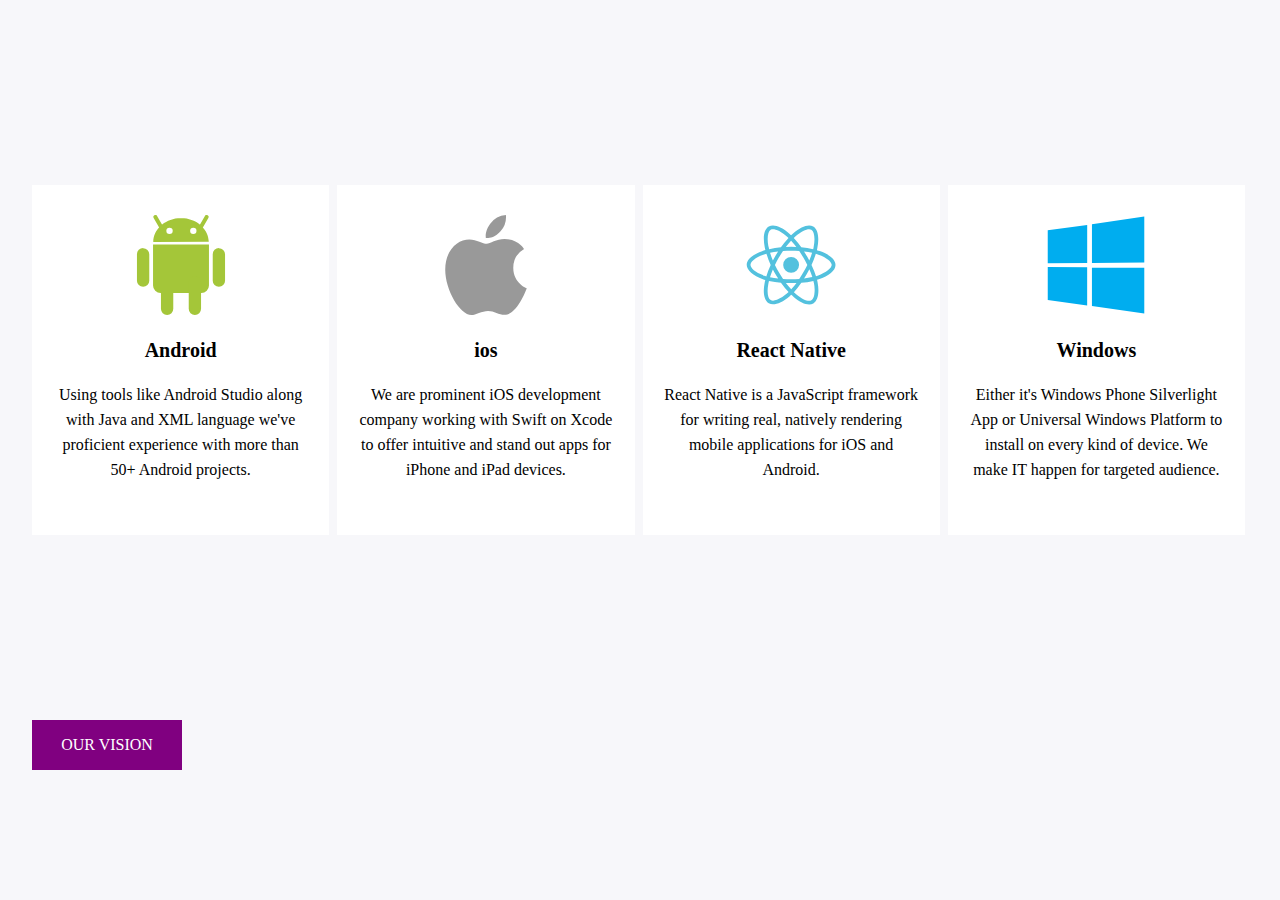
==== index.html @ 6c22e2b5 "animation" ====
<!DOCTYPE html>
<html lang="en">

<head>
    <meta charset="UTF-8">
    <meta name="viewport" content="width=device-width, initial-scale=1.0">
    <meta http-equiv="X-UA-Compatible" content="ie=edge">
    <link rel="stylesheet" href="css/style.css">
    <title> Title </title>
</head>

<body>
    <div class="home">
        <div class="main">
            <div class="one">
                <div class="img">
                    <img src="images/android.svg" height="100px" alt="">
                </div>
                <div class="content">
                    <h1>Android</h1>
                    <p>Using tools like Android Studio along with Java and XML language we've proficient experience with more than 50+ Android projects.</p>
                </div>
            </div>
            <div class="one">
                <div class="img">
                    <img src="images/ios.svg" height="100px" alt="">
                </div>
                <div class="content">
                    <h1>ios</h1>
                    <p>We are prominent iOS development company working with Swift on Xcode to offer intuitive and stand out apps for iPhone and iPad devices.</p>
                </div>
            </div>
            <div class="one">
                <div class="img">
                    <img src="images/react.svg" height="100px" alt="">
                </div>
                <div class="content">
                    <h1>React Native</h1>
                    <p>React Native is a JavaScript framework for writing real, natively rendering mobile applications for iOS and Android.</p>
                </div>
            </div>
            <div class="one">
                <div class="img">
                    <img src="images/windows.svg" height="100px" alt="">
                </div>
                <div class="content">
                    <h1>Windows</h1>
                    <p>Either it's Windows Phone Silverlight App or Universal Windows Platform to install on every kind of device. We make IT happen for targeted audience.</p>
                </div>
            </div>
        </div>
    </div>
    <div class="button">
        <div class="inner">
            <a href="">OUR VISION</a>
        </div>
    </div>
</body>

</html>
---- css/style.css ----
body,
html {
    height: 100%;
    width: 100%;
    margin: 0;
    background: #f7f7fa;
    font-family: verdana;
    z-index: -5;
}

* {
    margin: 0;
    padding: 0;
}
.home{
    position: relative;
    width: 100%;
    height: 80%;
    height:  ;
}
.main{
    margin: auto;
    width: 95%;
    height: 350px;
    background-color: #f7f7fa;
    display: grid;
    grid-template-columns: 1fr 1fr 1fr 1fr;
    column-gap: 5px;
    position: absolute;
    top: 0;
    bottom: 0;
    right: 0;
    left: 0;
}
.one {
    height: 100%;
    margin-right: 1%;
    background-color: #fff;
    box-sizing: border-box;
    padding: 30px 20px;
    text-align: center;
}
.content{
    margin-top: 20px;
}
.content h1{
    font-size: 20px;
    font-weight: 700;
}
.content p{
    margin-top: 20px;
    line-height: 25px;
    font-weight: 100;
    font-size: 16px;
}
.one:hover {
    border-top: 5px solid grey;
    content: "";
    transform: translateY(-10px);
    transition: .2s all;
    box-shadow: 1px 18px 20px 0px lightgrey;
    text-align: center;
}

/*button part*/

.button{
    width: 95%;
    margin: auto;
    z-index: -3;
}
.inner::before{
    position: absolute;
    top: 0;
    left: 0;
    content: "";
    width: 0%;
    height: 100%;
    background-color: pink;
    transition:1s all;
    z-index: -1;
}
.inner:hover:before{
    width: 100%;
    color: white;
}
.inner{
    z-index: 1;
    position: relative;
    width: 150px;
    height: 50px;
    text-align: center;
    line-height: 50px;
    background-color:  purple; 
}
a{
    color: white;
    z-index: 11;
    text-decoration: none;
}
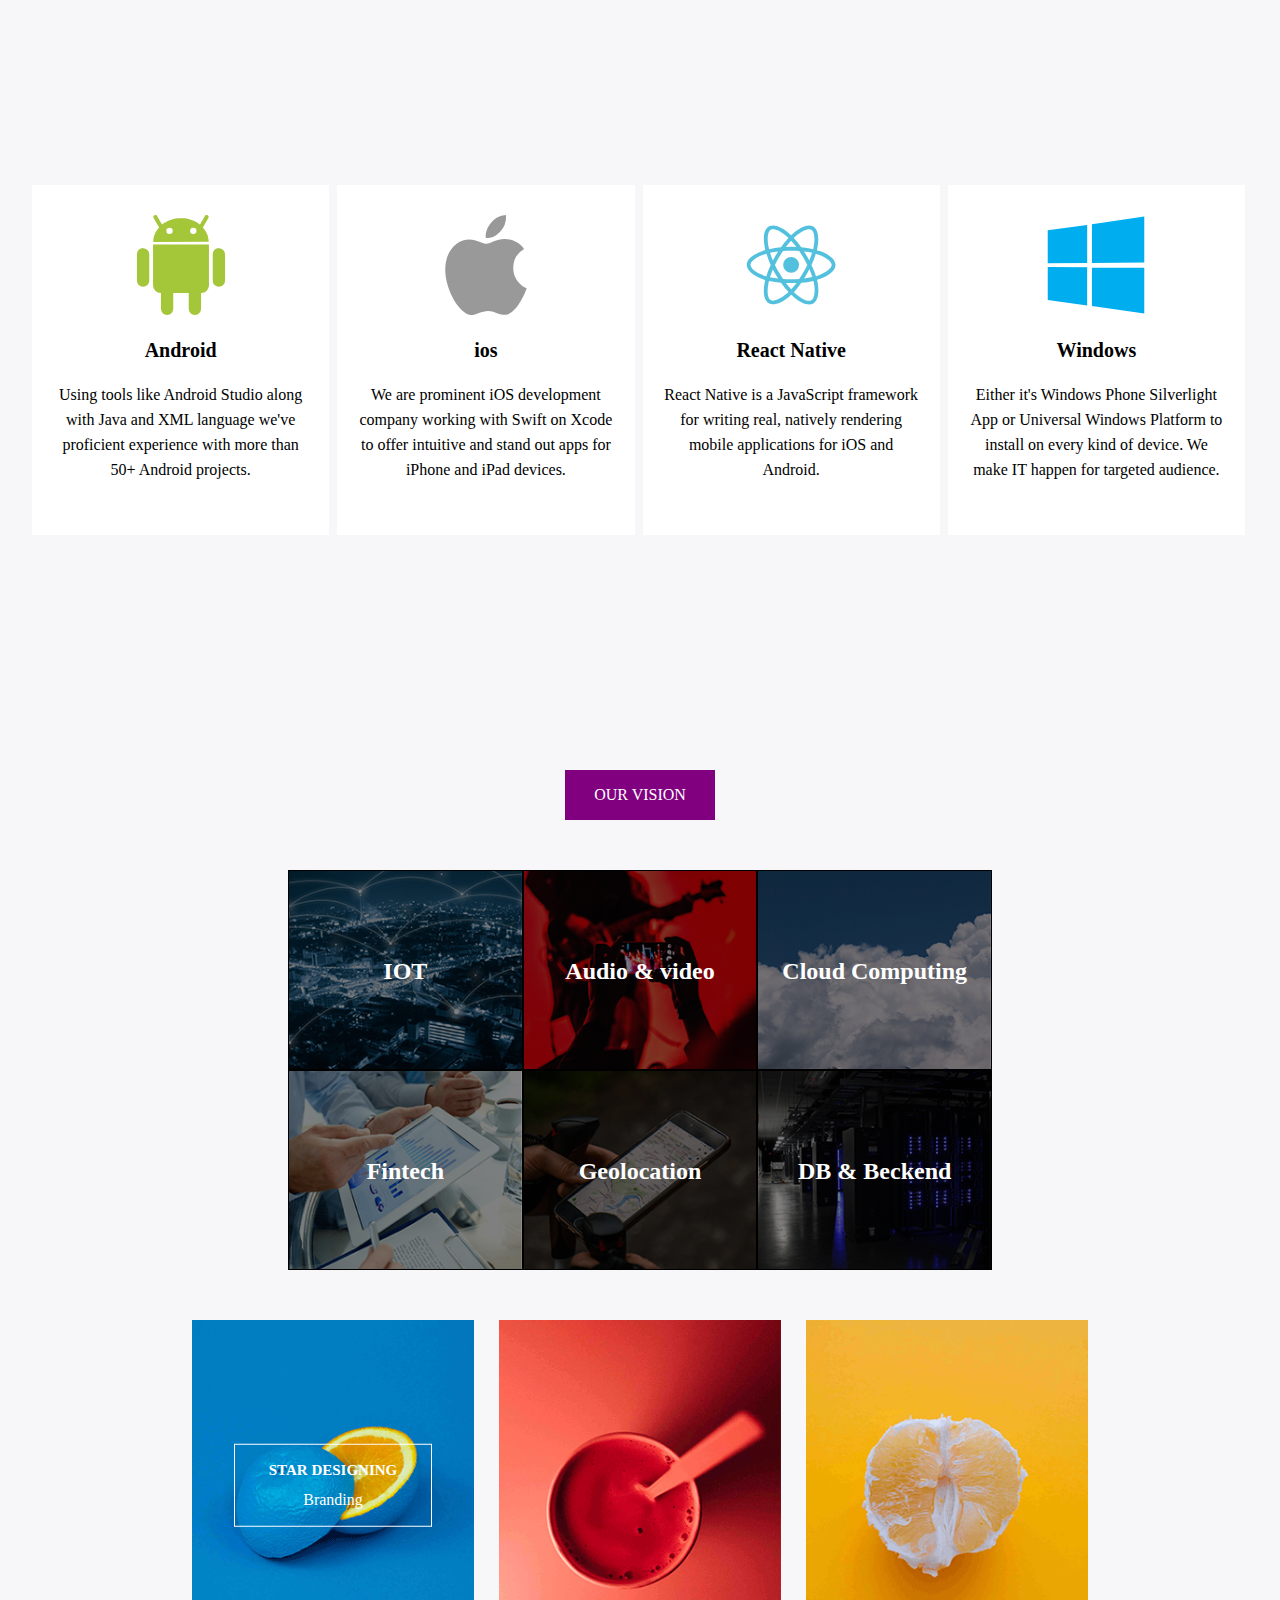
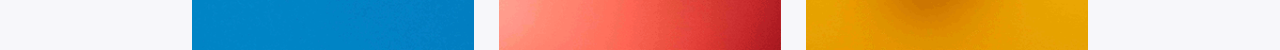
==== commit 5a6c70d5: "animation" ====
--- a/index.html
+++ b/index.html
@@ -50,10 +50,66 @@
             </div>
         </div>
     </div>
+
+    <!--    button part-->
     <div class="button">
         <div class="inner">
-            <a href="">OUR VISION</a>
+            <a href="" class="btn">OUR VISION</a>
         </div>
+    </div>
+
+    <!--    image hover part-->
+    <div class="imgMain">
+        <div class="i">
+            <div class="innerImg">
+                <h2>IOT</h2>
+            </div>
+        </div>
+        <div class="i">
+            <div class="innerImg two">
+                <h2>Audio & video</h2>
+            </div>
+        </div>
+        <div class="i">
+            <div class="innerImg three">
+                <h2>Cloud Computing</h2>
+            </div>
+        </div>
+        <div class="i">
+            <div class="innerImg four">
+                <h2>Fintech</h2>
+            </div>
+        </div>
+        <div class="i">
+            <div class="innerImg five">
+                <h2>Geolocation</h2>
+            </div>
+        </div>
+        <div class="i">
+            <div class="innerImg six">
+                <h2>DB & Beckend</h2>
+            </div>
+        </div>
+    </div>
+
+
+
+    <!--    psesudo class on images part-->
+    <div class="pseudo">
+        <div class="psuedoOne">
+            <div class="pseudoContent">
+                <div class="pseudoContentInner">
+                    <h2>STAR DESIGNING</h2>
+                    <p>Branding</p>
+                </div>
+
+            </div>
+        </div>
+
+        <div class="psuedoTwo"></div>
+
+        <div class="psuedoThree"></div>
+
     </div>
 </body>
 
--- a/css/style.css
+++ b/css/style.css
@@ -11,14 +11,17 @@
 * {
     margin: 0;
     padding: 0;
-}
-.home{
+    box-sizing: border-box;
+}
+
+.home {
     position: relative;
     width: 100%;
     height: 80%;
-    height:  ;
-}
-.main{
+    height: ;
+}
+
+.main {
     margin: auto;
     width: 95%;
     height: 350px;
@@ -32,6 +35,7 @@
     right: 0;
     left: 0;
 }
+
 .one {
     height: 100%;
     margin-right: 1%;
@@ -40,19 +44,23 @@
     padding: 30px 20px;
     text-align: center;
 }
-.content{
+
+.content {
     margin-top: 20px;
 }
-.content h1{
+
+.content h1 {
     font-size: 20px;
     font-weight: 700;
 }
-.content p{
+
+.content p {
     margin-top: 20px;
     line-height: 25px;
     font-weight: 100;
     font-size: 16px;
 }
+
 .one:hover {
     border-top: 5px solid grey;
     content: "";
@@ -64,12 +72,17 @@
 
 /*button part*/
 
-.button{
+.button {
     width: 95%;
+    margin: 50px auto;
+    z-index: -3;
+}
+
+.inner {
     margin: auto;
-    z-index: -3;
-}
-.inner::before{
+}
+
+.inner::before {
     position: absolute;
     top: 0;
     left: 0;
@@ -77,24 +90,288 @@
     width: 0%;
     height: 100%;
     background-color: pink;
-    transition:1s all;
+    transition: 1s all;
     z-index: -1;
 }
-.inner:hover:before{
+
+.inner:hover:before {
     width: 100%;
     color: white;
 }
-.inner{
+
+.inner {
     z-index: 1;
     position: relative;
     width: 150px;
     height: 50px;
     text-align: center;
     line-height: 50px;
-    background-color:  purple; 
-}
-a{
+    background-color: purple;
+}
+
+a {
     color: white;
     z-index: 11;
     text-decoration: none;
 }
+
+/*image hover part*/
+
+.imgMain {
+    margin: 50px auto;
+    width: 55%;
+    height: 400px;
+    display: grid;
+    grid-template-columns: 1fr 1fr 1fr;
+    grid-template-rows: 1fr 1fr;
+    background-color: ;
+    overflow: hidden
+}
+
+.i {
+    overflow: hidden;
+}
+
+.innerImg {
+    height: 100%;
+    width: 100%;
+    color: white;
+    line-height: 200px;
+    text-align: center;
+    font-weight: 100;
+    border: 1px solid black;
+    background-image: linear-gradient(rgba(1, 1, 1, .5), rgba(1, 1, 1, .5)), url(../images/iot.png);
+    background-size: cover;
+    background-repeat: no-repeat;
+    background-position: center;
+}
+
+.innerImg:hover {
+
+    background-image: linear-gradient(rgba(0, 0, 0, 0), rgba(0, 0, 0, 0)), url(../images/iot.png);
+    overflow: hidden;
+    transform: scale(1.1);
+    transition: 1s all;
+}
+
+.two {
+
+    background-image: linear-gradient(rgba(1, 1, 1, .5), rgba(1, 1, 1, .5)), url(../images/audio-video.png);
+}
+
+.two:hover {
+
+    background-image: linear-gradient(rgba(0, 0, 0, 0), rgba(0, 0, 0, 0)), url(../images/audio-video.png);
+}
+
+.three {
+    background-image: linear-gradient(rgba(1, 1, 1, .5), rgba(1, 1, 1, .5)), url(../images/cloud-computing.png);
+
+
+}
+
+.three:hover {
+    background-image: linear-gradient(rgba(1, 1, 1, .2), rgba(1, 1, 1, .2)), url(../images/cloud-computing.png);
+
+}
+
+.four {
+    background-image: linear-gradient(rgba(1, 1, 1, .5), rgba(1, 1, 1, .5)), url(../images/fintech.png);
+
+
+}
+
+.four:hover {
+    background-image: linear-gradient(rgba(1, 1, 1, 0.3), rgba(1, 1, 1, 0.3)), url(../images/fintech.png);
+
+}
+
+.five {
+    background-image: linear-gradient(rgba(1, 1, 1, .5), rgba(1, 1, 1, .5)), url(../images/geo.png);
+
+
+}
+
+.five:hover {
+    background-image: linear-gradient(rgba(0, 0, 0, 0), rgba(0, 0, 0, 0)), url(../images/geo.png);
+
+}
+
+.six {
+    background-image: linear-gradient(rgba(1, 1, 1, .5), rgba(1, 1, 1, .5)), url(../images/db-backend.png);
+
+
+}
+
+.six:hover {
+    background-image: linear-gradient(rgba(0, 0, 0, 0), rgba(0, 0, 0, 0)), url(../images/db-backend.png);
+}
+
+
+
+/* psesudo class on images part*/
+
+.pseudo {
+    width: 70%;
+    height: 330px;
+    display: grid;
+    grid-template-columns: 1fr 1fr 1fr;
+
+    column-gap: 25px;
+    grid-row-gap: 25px;
+    margin: 50px auto;
+}
+
+.psuedoOne {
+    background-image: url(../images/1.png);
+    background-size: cover;
+    background-position: center;
+    position: relative;
+}
+
+.psuedoOne::before {
+    content: "";
+    position: absolute;
+    top: 50%;
+    height: 0;
+    width: 100%;
+    background-color: #26BAFF;
+    opacity: .5;
+    z-index: 1;
+    transition: .3s all;
+}
+
+.psuedoOne::after {
+    content: "";
+    position: absolute;
+    bottom: 50%;
+    height: 0;
+    width: 100%;
+    background-color: #26BAFF;
+    opacity: .5;
+    z-index: 1;
+    transition: .3s all;
+}
+
+.psuedoOne:hover:before {
+    height: 50%;
+    display: ;
+}
+
+.psuedoOne:hover::after {
+    height: 50%;
+}
+
+.pseudoContent {
+    width: 70%;
+    height: 25%;
+
+    margin: auto;
+    border: 1px solid #fff;
+    position: relative;
+    top: 50%;
+    font-size: 10px;
+    text-align: center;
+    transform: translateY(-50%);
+    color: #fff;
+    line-height: 30px;
+}
+
+.pseudoContent p {
+    font-size: 16px;
+}
+
+.pseudoContentInner {
+    position: relative;
+    margin: auto;
+    top: 50%;
+    transform: translateY(-50%);
+}
+
+.pseudoContent:hover {}
+
+.psuedoTwo {
+    background-image: url(../images/2.png);
+    background-size: cover;
+    background-position: center;
+    position: relative;
+}
+
+.psuedoTwo::before {
+    content: "";
+    position: absolute;
+    top: 0;
+    left: 0;
+    height: 0%;
+    width: 0%;
+    background-color: #26BAFF;
+    opacity: .5;
+    transition: .3s all;
+}
+
+.psuedoTwo::after {
+    content: "";
+    position: absolute;
+    bottom: 0;
+    right: 0;
+    height: 00%;
+    width: 0%;
+    background-color: #26BAFF;
+    opacity: .5;
+    transition: .3s all;
+}
+
+.psuedoTwo:hover:before {
+    height: 100%;
+    width: 100%;
+    opacity: .3;
+    transition-timing-function: ease-out;
+}
+
+.psuedoTwo:hover:after {
+    height: 100%;
+    width: 100%;
+    opacity: .3;
+    transition-timing-function: ease-in-out;
+}
+
+.psuedoThree {
+    background-image: url(../images/3.png);
+    background-position: center;
+    background-size: cover;
+    position: relative;
+}
+
+.psuedoThree::before {
+    content: "";
+    position: absolute;
+    right: 0;
+    bottom: 0;
+    background-color: #26BAFF;
+    height: 0%;
+    width: 0%;
+    opacity: .3;
+    transition: .5s all;
+}
+
+.psuedoThree::after {
+    content: "";
+    position: absolute;
+    right: 0;
+    bottom: 0;
+    background-color: #111;
+    height: 0%;
+    width: 0%;
+    opacity: .1;
+    transition: .1s all;
+    
+}
+
+.psuedoThree:hover:before {
+    height: 100%;
+    width: 100%;
+}
+.psuedoThree:hover:after {
+    height: 100%;
+    width: 100%;
+}
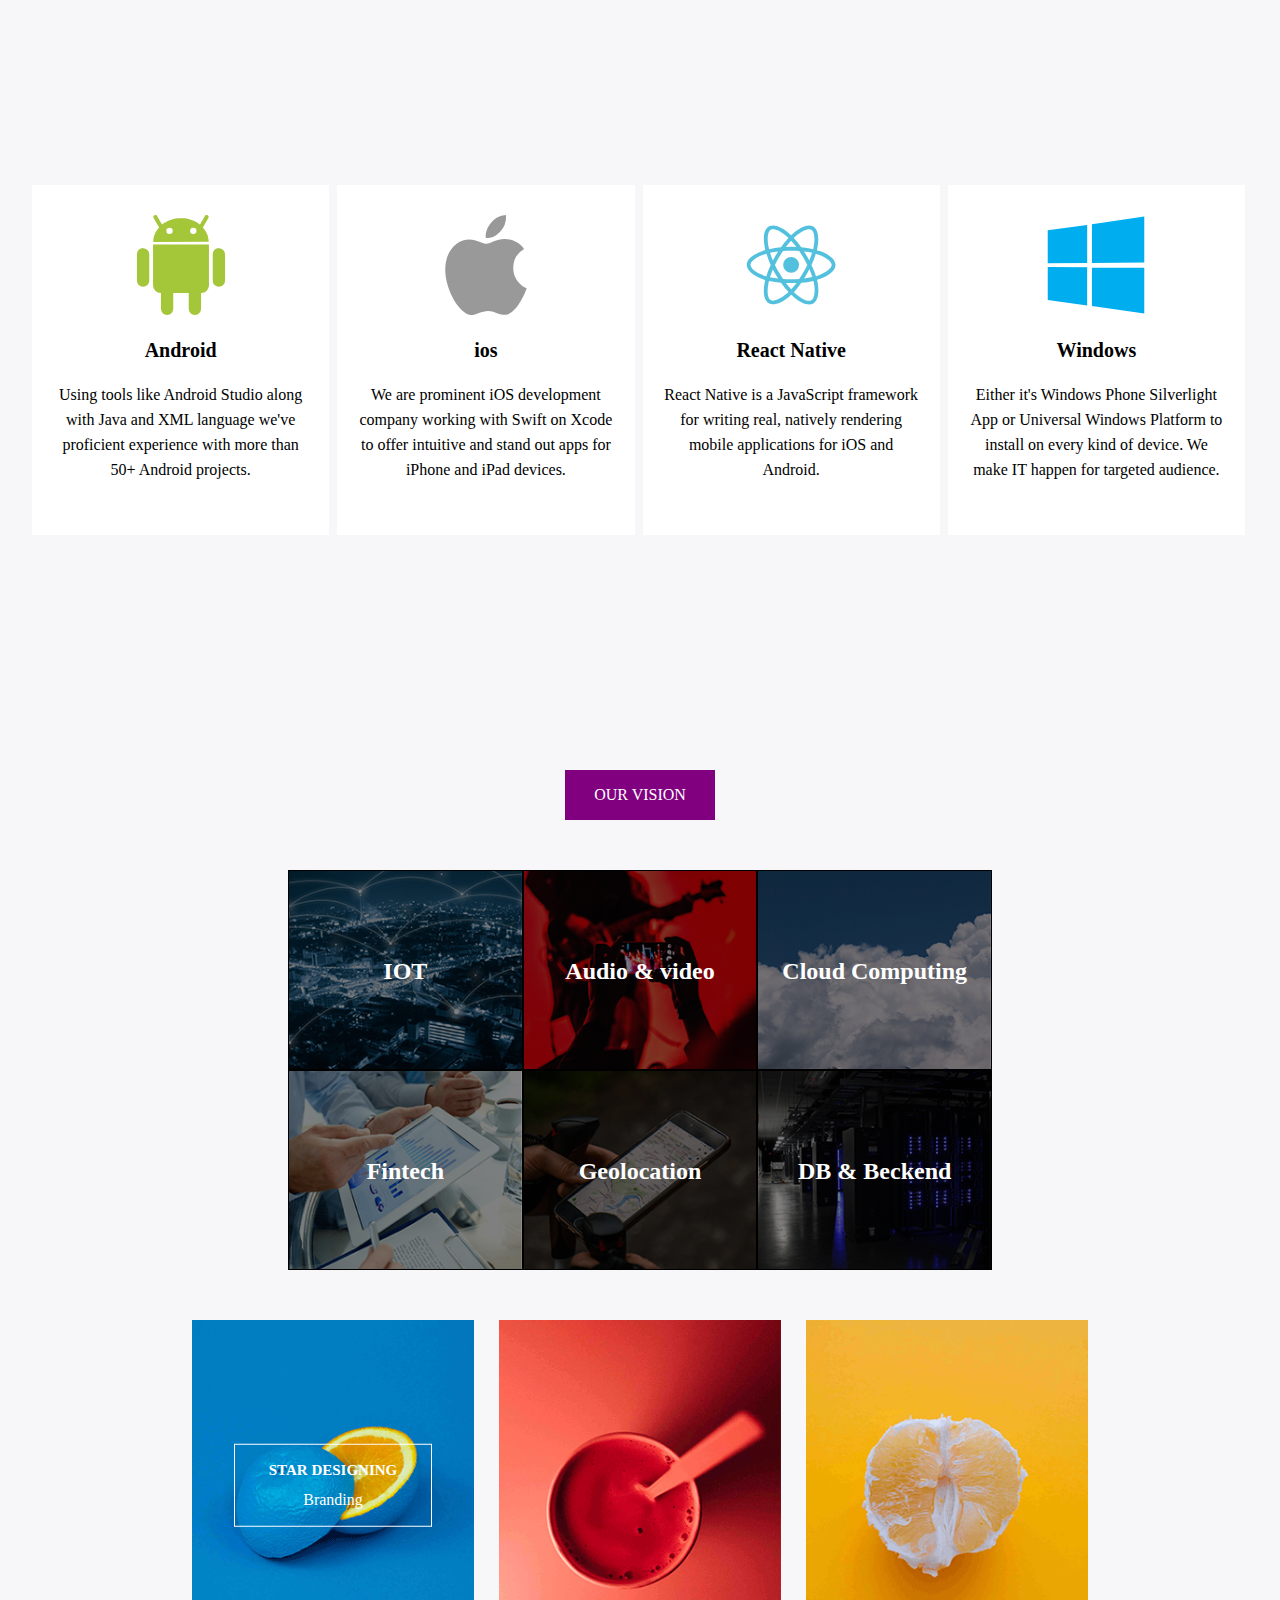
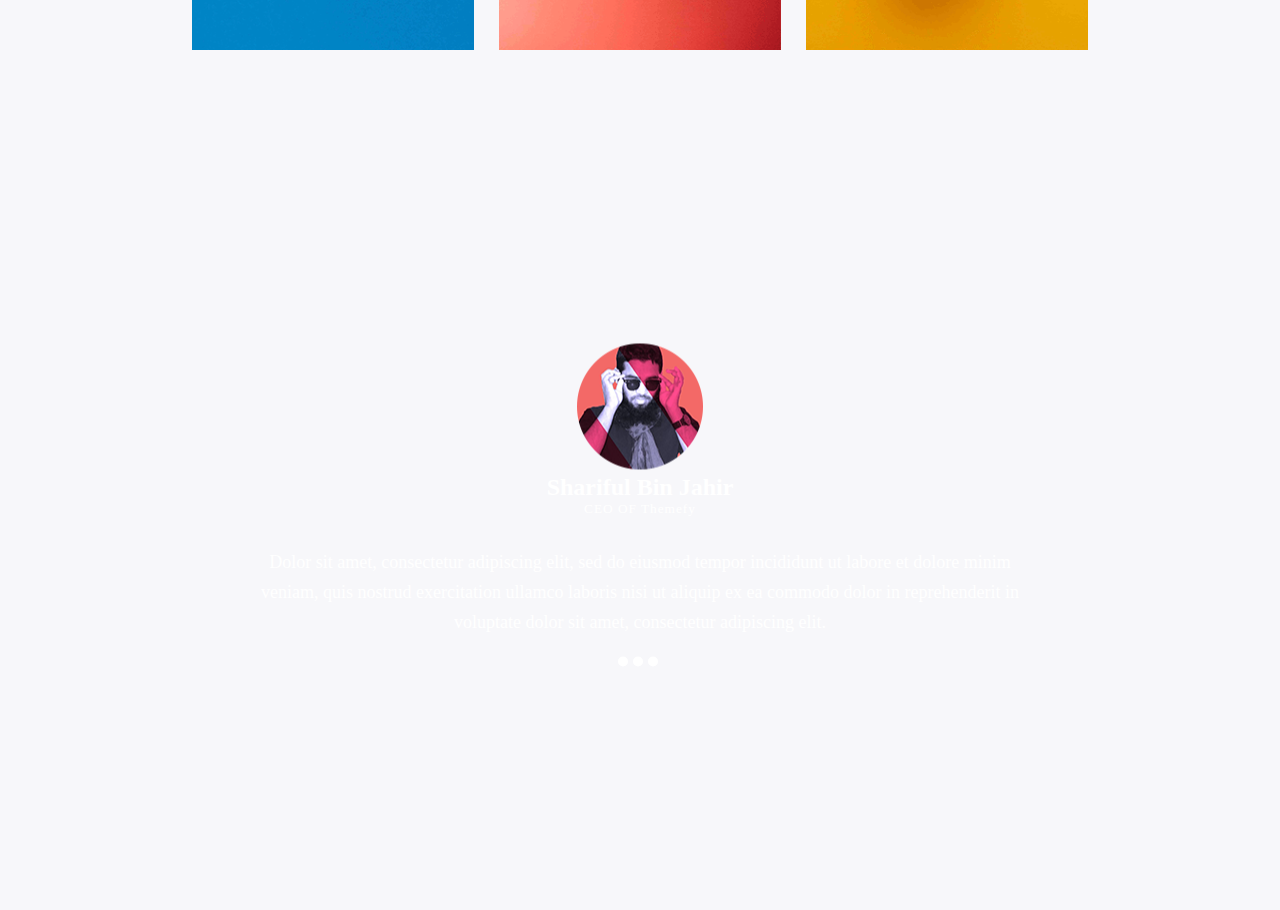
==== commit 66db886d: "animation" ====
--- a/index.html
+++ b/index.html
@@ -6,7 +6,7 @@
     <meta name="viewport" content="width=device-width, initial-scale=1.0">
     <meta http-equiv="X-UA-Compatible" content="ie=edge">
     <link rel="stylesheet" href="css/style.css">
-    <title> Title </title>
+    <title> Animation </title>
 </head>
 
 <body>
@@ -111,6 +111,40 @@
         <div class="psuedoThree"></div>
 
     </div>
+
+    <!--        scroll bar part-->
+    <div class="scroll">
+        <div id="scrollOne">
+            <div class="scrollContent">
+                <img src="images/client.png" alt="">
+                <h2>Shariful Bin Jahir</h2>
+                <h5>CEO OF Themefy</h5>
+                <p>Dolor sit amet, consectetur adipiscing elit, sed do eiusmod tempor incididunt ut labore et dolore minim veniam, quis nostrud exercitation ullamco laboris nisi ut aliquip ex ea commodo dolor in reprehenderit in voluptate dolor sit amet, consectetur adipiscing elit.</p>
+                <div class="s">
+                    <a href="#scrollOne">he</a>
+                    <a href="#scrollTwo">he</a>
+                    <a href="">he</a>
+                </div>
+            </div>
+        </div>
+        
+        
+        
+        <div id="scrollTwo">
+            <div class="scrollContent">
+                <img src="images/client.png" alt="">
+                <h2>Shariful Bin Jahir</h2>
+                <h5>CEO OF Themefy</h5>
+                <p>Dolor sit amet, consectetur adipiscing elit, sed do eiusmod tempor incididunt ut labore et dolore minim veniam, quis nostrud exercitation ullamco laboris nisi ut aliquip ex ea commodo dolor in reprehenderit in voluptate dolor sit amet, consectetur adipiscing elit.</p>
+                <div class="s">
+                    
+                    <a href="#scrollOne">he</a>
+                    <a href="#scrollTwo">he</a>
+                    <a href="">he</a>
+                </div>
+            </div>
+        </div>
+    </div>
 </body>
 
 </html>
--- a/css/style.css
+++ b/css/style.css
@@ -364,14 +364,85 @@
     width: 0%;
     opacity: .1;
     transition: .1s all;
+
+}
+
+.psuedoThree:hover:before {
+    height: 100%;
+    width: 100%;
+}
+
+.psuedoThree:hover:after {
+    height: 100%;
+    width: 100%;
+}
+
+
+
+/*scroll bar part*/
+.scroll{
+    width: 100%;
+    height: 90%;
+    overflow: scroll;
     
 }
-
-.psuedoThree:hover:before {
-    height: 100%;
-    width: 100%;
-}
-.psuedoThree:hover:after {
-    height: 100%;
-    width: 100%;
-}
+#scrollOne{
+    width: 100%;
+    height: 100%;
+    background-image: 
+    linear-gradient(rgba(35, 32, 68, .7),rgba(35, 32, 68, .7)),url(../images/review_bg.jpg);
+    background-size: cover;
+    background-position: center;
+    margin: 0;
+    background-attachment: fixed;
+}
+#scrollTwo{
+    width: 100%;
+    height: 100%;
+    background-image: 
+    linear-gradient(rgba(35, 32, 68, .7),rgba(35, 32, 68, .7)),url(../images/review_bg.jpg);
+    background-size: cover;
+    background-position: center;
+    margin: 0;
+    background-attachment: fixed;
+}
+
+.scrollContent{
+    width: 60%;
+    margin: auto;
+    position: relative;
+    top: 50%;
+    transform: translateY(-50%);
+    text-align: center;
+    color: #fff;
+}
+.scrollContent h5{
+    font-weight: 100;
+    letter-spacing: 1px;
+}
+.scrollContent p{
+    margin-top: 30px;
+    font-size: 18px;
+    line-height: 30px;
+}
+.s{
+    height: 10px;
+    width: 45px;
+    margin:20px auto;
+}
+.s a{
+    height: 10px;
+    width: 10px;
+    border-radius: 50%;
+    font-size: 10px;
+    background-color: #fff;
+    float: left;
+    overflow: hidden;
+    margin-right: 5px;
+}
+.s a:hover{
+    transform: scale(1.3);
+}
+
+
+
